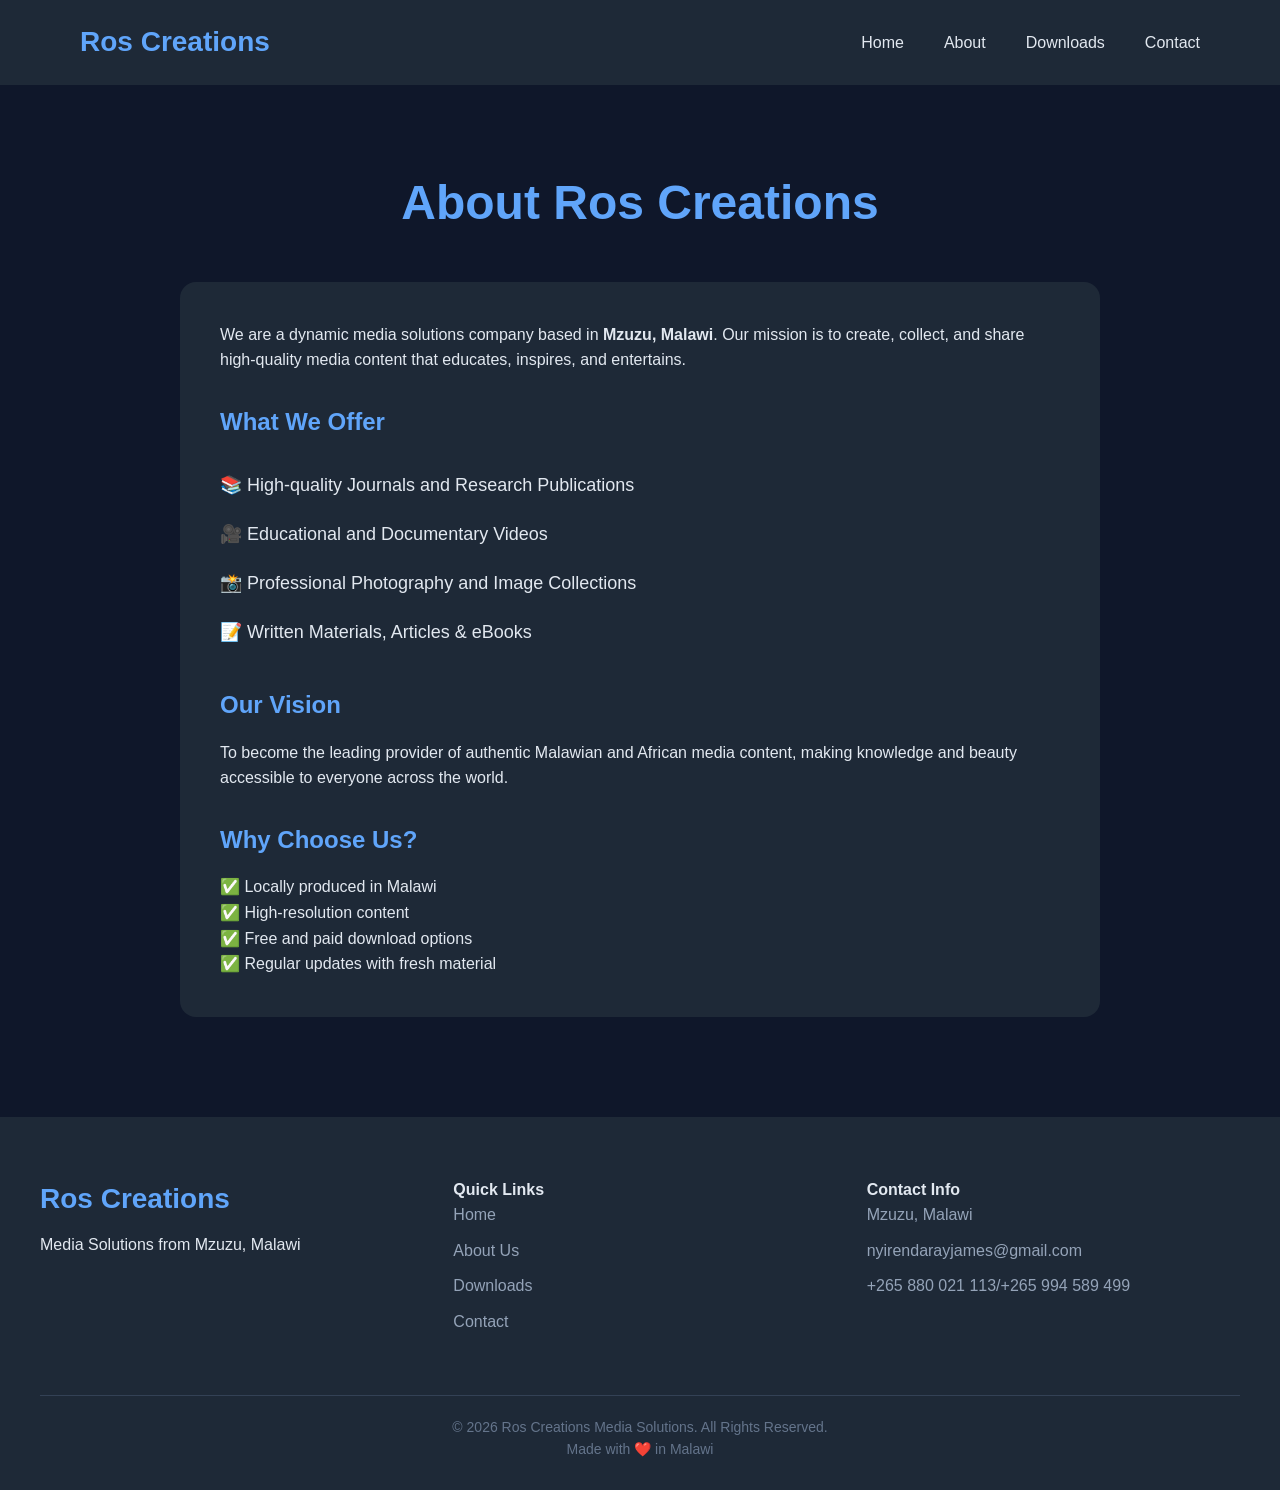
==== about.html @ 4a63820b "Add files via upload" ====
<!DOCTYPE html>
<html lang="en">
<head>
    <meta charset="UTF-8">
    <meta name="viewport" content="width=device-width, initial-scale=1.0">
    <title>About Us - Ros Creations</title>
    <link rel="stylesheet" href="style.css">
</head>
<body>
        <header>
        <nav>
            <h2>Ros Creations</h2>
            <ul>
                <li><a href="index.html">Home</a></li>
                <li><a href="about.html">About</a></li>
                <li><a href="index.html#media-section">Downloads</a></li>
                <li><a href="contact.html">Contact</a></li>
            </ul>
        </nav>
    </header>

    <main class="about-page">
        <h1>About Ros Creations</h1>
        
        <div class="about-content">
            <p>We are a dynamic media solutions company based in <strong>Mzuzu, Malawi</strong>. Our mission is to create, collect, and share high-quality media content that educates, inspires, and entertains.</p>
            
            <h2>What We Offer</h2>
            <ul>
                <li>📚 High-quality Journals and Research Publications</li>
                <li>🎥 Educational and Documentary Videos</li>
                <li>📸 Professional Photography and Image Collections</li>
                <li>📝 Written Materials, Articles &amp; eBooks</li>
            </ul>

            <h2>Our Vision</h2>
            <p>To become the leading provider of authentic Malawian and African media content, making knowledge and beauty accessible to everyone across the world.</p>
            
            <h2>Why Choose Us?</h2>
            <p>✅ Locally produced in Malawi<br>
               ✅ High-resolution content<br>
               ✅ Free and paid download options<br>
               ✅ Regular updates with fresh material</p>
        </div>
    </main>
    </main>

    <!-- Footer -->
    <footer>
        <div class="footer-content">
            <div class="footer-left">
                <h3>Ros Creations</h3>
                <p>Media Solutions from Mzuzu, Malawi</p>
            </div>
            
            <div class="footer-links">
                <h4>Quick Links</h4>
                <a href="index.html">Home</a>
                <a href="about.html">About Us</a>
                <a href="index.html#media-section">Downloads</a>
                <a href="contact.html">Contact</a>
            </div>
            
            <div class="footer-contact">
                <h4>Contact Info</h4>
                <p>Mzuzu, Malawi</p>
                <p>nyirendarayjames@gmail.com</p>
                <p>+265 880 021 113/+265 994 589 499</p>
            </div>
        </div>
        
        <div class="footer-bottom">
            <p>&copy; <span id="year"></span> Ros Creations Media Solutions. All Rights Reserved.</p>
            <p>Made with ❤️ in Malawi</p>
        </div>
    </footer>

    <script src="script.js"></script>
    <script src="script.js"></script>
</body>
</html>
---- style.css ----
* {
    margin: 0;
    padding: 0;
    box-sizing: border-box;
}

body {
    font-family: 'Segoe UI', Arial, sans-serif;
    background-color: #0f172a;
    color: #e2e8f0;
    line-height: 1.6;
}

/* Header */
header {
    background-color: #1e2937;
    padding: 20px 0;
    position: sticky;
    top: 0;
}

nav {
    max-width: 1200px;
    margin: 0 auto;
    display: flex;
    justify-content: space-between;
    align-items: center;
    padding: 0 40px;
}

nav h2 {
    color: #60a5fa;
    font-size: 28px;
}

nav ul {
    list-style: none;
    display: flex;
    gap: 40px;
}

nav a {
    color: #e2e8f0;
    text-decoration: none;
    font-weight: 500;
}

nav a:hover {
    color: #60a5fa;
}

/* Main Content */
main {
    max-width: 1200px;
    margin: 80px auto;
    padding: 0 40px;
}

h1 {
    font-size: 58px;
    text-align: center;
    margin-bottom: 16px;
}

.subtitle {
    font-size: 26px;
    color: #94a3b8;
    text-align: center;
    margin-bottom: 50px;
}

/* Buttons */
.hero-buttons {
    display: flex;
    gap: 20px;
    justify-content: center;
    flex-wrap: wrap;
    margin-bottom: 80px;
}

.btn-primary, .btn-secondary {
    padding: 16px 36px;
    border-radius: 50px;
    font-size: 18px;
    font-weight: bold;
    cursor: pointer;
    transition: all 0.3s;
}

.btn-primary {
    background-color: #60a5fa;
    color: #0f172a;
    border: none;
}

.btn-primary:hover {
    background-color: #93bbff;
    transform: translateY(-3px);
}

.btn-secondary {
    background-color: transparent;
    color: #e2e8f0;
    border: 2px solid #60a5fa;
}

.btn-secondary:hover {
    background-color: #60a5fa;
    color: #0f172a;
}

/* Downloads Section */
.downloads {
    margin-bottom: 100px;
}

.downloads h2 {
    text-align: center;
    font-size: 36px;
    margin-bottom: 50px;
    color: #60a5fa;
}

.download-grid {
    display: grid;
    grid-template-columns: repeat(auto-fit, minmax(280px, 1fr));
    gap: 30px;
}

.download-card {
    background-color: #1e2937;
    padding: 30px;
    border-radius: 16px;
    text-align: center;
    transition: transform 0.3s;
}

.download-card:hover {
    transform: translateY(-10px);
}

.download-card h3 {
    color: #60a5fa;
    margin-bottom: 12px;
    font-size: 24px;
}

.download-btn {
    display: inline-block;
    margin-top: 20px;
    padding: 12px 28px;
    background-color: #334155;
    color: #e2e8f0;
    text-decoration: none;
    border-radius: 50px;
    font-weight: 500;
}

.download-btn:hover {
    background-color: #60a5fa;
    color: #0f172a;
}

/* About Section */
.about {
    text-align: center;
    max-width: 800px;
    margin: 0 auto;
}

.about h2 {
    font-size: 32px;
    margin-bottom: 20px;
    color: #60a5fa;
}
/* Media Section & Gallery */
.media-section {
    margin-bottom: 100px;
}

.media-section h2 {
    text-align: center;
    font-size: 36px;
    margin-bottom: 60px;
    color: #60a5fa;
}

.gallery h3, .downloads h3 {
    text-align: center;
    font-size: 28px;
    margin-bottom: 30px;
    color: #94a3b8;
}

/* Photo Gallery */
.gallery-grid {
    display: grid;
    grid-template-columns: repeat(auto-fit, minmax(280px, 1fr));
    gap: 20px;
    margin-bottom: 80px;
}

.gallery-item {
    position: relative;
    border-radius: 16px;
    overflow: hidden;
    box-shadow: 0 10px 30px rgba(0, 0, 0, 0.3);
}

.gallery-item img {
    width: 100%;
    height: 100%;
    object-fit: cover;
    transition: transform 0.4s ease;
}

.gallery-item:hover img {
    transform: scale(1.08);
}

.gallery-overlay {
    position: absolute;
    bottom: 0;
    left: 0;
    right: 0;
    background: linear-gradient(transparent, rgba(15, 23, 42, 0.95));
    padding: 30px 20px 20px;
    opacity: 0;
    transition: opacity 0.3s;
}

.gallery-item:hover .gallery-overlay {
    opacity: 1;
}

.gallery-overlay p {
    color: white;
    margin-bottom: 12px;
    font-weight: 500;
}

.gallery-overlay .download-btn {
    background-color: #60a5fa;
    color: #0f172a;
    padding: 10px 24px;
    font-size: 14px;
}

.gallery-overlay .download-btn:hover {
    background-color: #93bbff;
}

/* Keep existing download cards */
.download-grid {
    display: grid;
    grid-template-columns: repeat(auto-fit, minmax(280px, 1fr));
    gap: 30px;
}

.download-card {
    background-color: #1e2937;
    padding: 30px;
    border-radius: 16px;
    text-align: center;
}

.download-card h4 {
    color: #60a5fa;
    margin-bottom: 12px;
}
/* About & Contact Pages */
.about-page, .contact-page {
    max-width: 1000px;
    margin: 80px auto;
    padding: 0 40px;
}

.about-page h1, .contact-page h1 {
    text-align: center;
    font-size: 48px;
    margin-bottom: 40px;
    color: #60a5fa;
}

.about-content, .contact-info {
    background-color: #1e2937;
    padding: 40px;
    border-radius: 16px;
    margin-bottom: 40px;
}

.about-content h2, .contact-info h2 {
    color: #60a5fa;
    margin: 30px 0 15px;
}

.about-content ul {
    list-style: none;
    margin: 20px 0;
}

.about-content li {
    padding: 10px 0;
    font-size: 18px;
}

/* Contact Form */
.contact-container {
    display: grid;
    grid-template-columns: 1fr 1fr;
    gap: 50px;
    max-width: 1000px;
    margin: 0 auto;
}

.contact-form input,
.contact-form textarea {
    width: 100%;
    padding: 14px;
    margin-bottom: 20px;
    background-color: #334155;
    border: none;
    border-radius: 8px;
    color: white;
    font-size: 16px;
}

.contact-form button {
    width: 100%;
}

/* Video Section */
.video-section {
    margin: 100px 0;
    text-align: center;
}

.video-section h2 {
    font-size: 36px;
    margin-bottom: 50px;
    color: #60a5fa;
}

.video-grid {
    display: grid;
    grid-template-columns: repeat(auto-fit, minmax(480px, 1fr));
    gap: 40px;
    max-width: 1200px;
    margin: 0 auto;
    padding: 0 40px;
}

.video-card video {
    width: 100%;
    border-radius: 16px;
    background: #000;
}

.video-card h4 {
    margin-top: 15px;
    color: #60a5fa;
}
/* Footer */
footer {
    background-color: #1e2937;
    color: #e2e8f0;
    padding: 60px 40px 30px;
    margin-top: 100px;
}

.footer-content {
    max-width: 1200px;
    margin: 0 auto;
    display: grid;
    grid-template-columns: repeat(auto-fit, minmax(250px, 1fr));
    gap: 40px;
}

.footer-left h3 {
    color: #60a5fa;
    font-size: 28px;
    margin-bottom: 10px;
}

.footer-links a,
.footer-contact p {
    display: block;
    color: #94a3b8;
    text-decoration: none;
    margin-bottom: 10px;
}

.footer-links a:hover {
    color: #60a5fa;
}

.footer-bottom {
    border-top: 1px solid #334155;
    margin-top: 50px;
    padding-top: 20px;
    text-align: center;
    color: #64748b;
    font-size: 14px;
}

/* Make year update automatically */
#year {
    font-weight: 500;
}
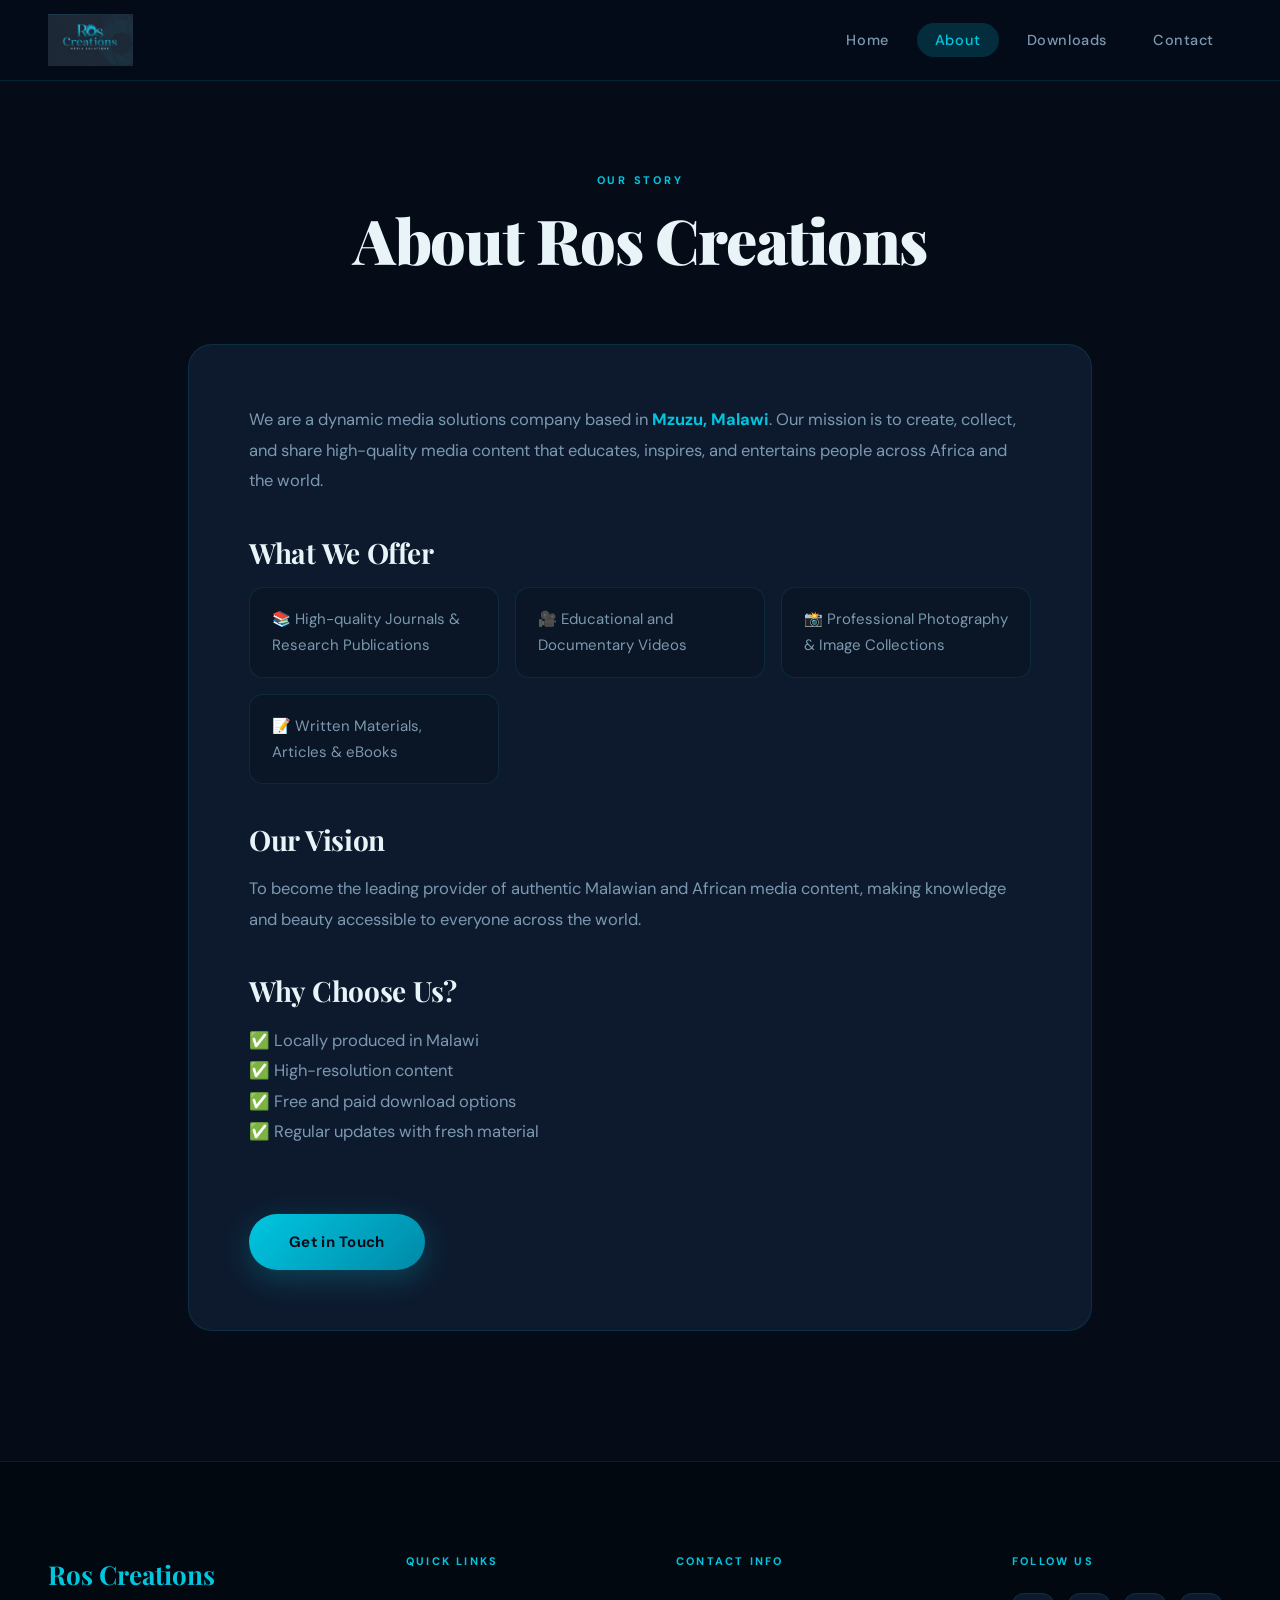
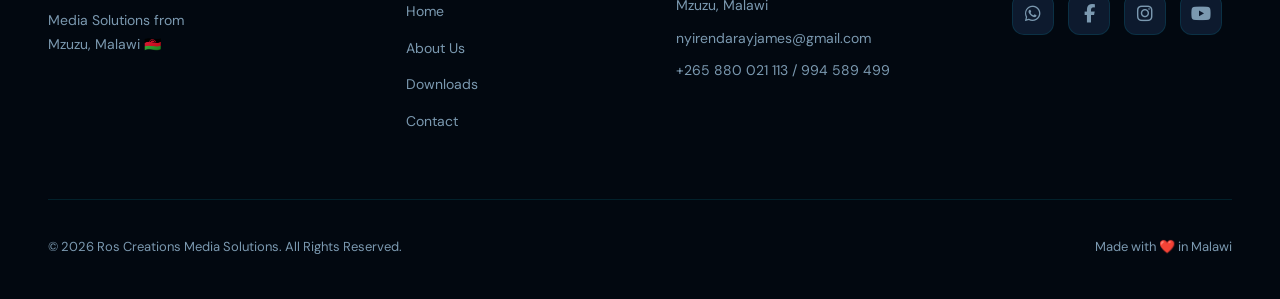
==== commit 40751105: "Add files via upload" ====
--- a/about.html
+++ b/about.html
@@ -5,14 +5,21 @@
     <meta name="viewport" content="width=device-width, initial-scale=1.0">
     <title>About Us - Ros Creations</title>
     <link rel="stylesheet" href="style.css">
+    <link rel="stylesheet" href="https://cdnjs.cloudflare.com/ajax/libs/font-awesome/6.5.1/css/all.min.css">
 </head>
 <body>
-        <header>
+
+    <header>
         <nav>
-            <h2>Ros Creations</h2>
-            <ul>
+            <a href="index.html" class="logo">
+                <img src="ros-creations-logo.jpg" alt="Ros Creations Logo" height="52">
+            </a>
+            <button class="hamburger" id="hamburger" aria-label="Toggle menu">
+                <span></span><span></span><span></span>
+            </button>
+            <ul id="nav-menu">
                 <li><a href="index.html">Home</a></li>
-                <li><a href="about.html">About</a></li>
+                <li><a href="about.html" class="active">About</a></li>
                 <li><a href="index.html#media-section">Downloads</a></li>
                 <li><a href="contact.html">Contact</a></li>
             </ul>
@@ -20,39 +27,42 @@
     </header>
 
     <main class="about-page">
+        <span class="section-label" style="display:block; text-align:center; margin-bottom:16px;">Our Story</span>
         <h1>About Ros Creations</h1>
-        
+
         <div class="about-content">
-            <p>We are a dynamic media solutions company based in <strong>Mzuzu, Malawi</strong>. Our mission is to create, collect, and share high-quality media content that educates, inspires, and entertains.</p>
-            
+            <p>We are a dynamic media solutions company based in <strong>Mzuzu, Malawi</strong>. Our mission is to create, collect, and share high-quality media content that educates, inspires, and entertains people across Africa and the world.</p>
+
             <h2>What We Offer</h2>
             <ul>
-                <li>📚 High-quality Journals and Research Publications</li>
+                <li>📚 High-quality Journals &amp; Research Publications</li>
                 <li>🎥 Educational and Documentary Videos</li>
-                <li>📸 Professional Photography and Image Collections</li>
+                <li>📸 Professional Photography &amp; Image Collections</li>
                 <li>📝 Written Materials, Articles &amp; eBooks</li>
             </ul>
 
             <h2>Our Vision</h2>
             <p>To become the leading provider of authentic Malawian and African media content, making knowledge and beauty accessible to everyone across the world.</p>
-            
+
             <h2>Why Choose Us?</h2>
-            <p>✅ Locally produced in Malawi<br>
-               ✅ High-resolution content<br>
-               ✅ Free and paid download options<br>
-               ✅ Regular updates with fresh material</p>
+            <p>
+                ✅ Locally produced in Malawi<br>
+                ✅ High-resolution content<br>
+                ✅ Free and paid download options<br>
+                ✅ Regular updates with fresh material
+            </p>
+
+            <br>
+            <a href="contact.html" class="btn-primary" style="display:inline-block; margin-top:10px;">Get in Touch</a>
         </div>
     </main>
-    </main>
 
-    <!-- Footer -->
     <footer>
         <div class="footer-content">
             <div class="footer-left">
                 <h3>Ros Creations</h3>
-                <p>Media Solutions from Mzuzu, Malawi</p>
+                <p>Media Solutions from<br>Mzuzu, Malawi 🇲🇼</p>
             </div>
-            
             <div class="footer-links">
                 <h4>Quick Links</h4>
                 <a href="index.html">Home</a>
@@ -60,15 +70,22 @@
                 <a href="index.html#media-section">Downloads</a>
                 <a href="contact.html">Contact</a>
             </div>
-            
             <div class="footer-contact">
                 <h4>Contact Info</h4>
                 <p>Mzuzu, Malawi</p>
                 <p>nyirendarayjames@gmail.com</p>
-                <p>+265 880 021 113/+265 994 589 499</p>
+                <p>+265 880 021 113 / 994 589 499</p>
+            </div>
+            <div class="footer-social">
+                <h4>Follow Us</h4>
+                <div class="social-icons">
+                    <a href="https://wa.me/265880021113" target="_blank" title="WhatsApp"><i class="fab fa-whatsapp"></i></a>
+                    <a href="https://facebook.com/roscreationsmw" target="_blank" title="Facebook"><i class="fab fa-facebook-f"></i></a>
+                    <a href="https://instagram.com/roscreationsmw" target="_blank" title="Instagram"><i class="fab fa-instagram"></i></a>
+                    <a href="http://www.youtube.com/@rayjamesnyirenda349" target="_blank" title="YouTube"><i class="fab fa-youtube"></i></a>
+                </div>
             </div>
         </div>
-        
         <div class="footer-bottom">
             <p>&copy; <span id="year"></span> Ros Creations Media Solutions. All Rights Reserved.</p>
             <p>Made with ❤️ in Malawi</p>
@@ -76,6 +93,5 @@
     </footer>
 
     <script src="script.js"></script>
-    <script src="script.js"></script>
 </body>
 </html>
--- a/style.css
+++ b/style.css
@@ -1,409 +1,760 @@
-* {
-    margin: 0;
-    padding: 0;
-    box-sizing: border-box;
-}
+@import url('https://fonts.googleapis.com/css2?family=Playfair+Display:wght@400;700;900&family=DM+Sans:wght@300;400;500;600&display=swap');
+
+:root {
+    --bg-deep: #050c18;
+    --bg-card: #0d1a2e;
+    --bg-card2: #0a1525;
+    --accent: #00c6e0;
+    --accent2: #0089a8;
+    --accent-glow: rgba(0, 198, 224, 0.18);
+    --text-primary: #e8f4f8;
+    --text-muted: #7b99b0;
+    --border: rgba(0, 198, 224, 0.13);
+}
+
+*, *::before, *::after { margin: 0; padding: 0; box-sizing: border-box; }
+
+html { scroll-behavior: smooth; }
 
 body {
-    font-family: 'Segoe UI', Arial, sans-serif;
-    background-color: #0f172a;
-    color: #e2e8f0;
-    line-height: 1.6;
-}
-
-/* Header */
+    font-family: 'DM Sans', sans-serif;
+    background-color: var(--bg-deep);
+    color: var(--text-primary);
+    line-height: 1.75;
+    overflow-x: hidden;
+}
+
+/* ── HEADER ── */
 header {
-    background-color: #1e2937;
-    padding: 20px 0;
+    background: rgba(5, 12, 24, 0.96);
+    backdrop-filter: blur(14px);
     position: sticky;
     top: 0;
+    z-index: 200;
+    border-bottom: 1px solid var(--border);
 }
 
 nav {
-    max-width: 1200px;
+    max-width: 1300px;
     margin: 0 auto;
     display: flex;
     justify-content: space-between;
     align-items: center;
-    padding: 0 40px;
-}
-
-nav h2 {
-    color: #60a5fa;
-    font-size: 28px;
-}
+    padding: 14px 48px;
+}
+
+.logo img { height: 52px; width: auto; display: block; }
 
 nav ul {
     list-style: none;
     display: flex;
-    gap: 40px;
-}
-
-nav a {
-    color: #e2e8f0;
+    gap: 10px;
+    align-items: center;
+}
+
+nav ul li a {
+    color: var(--text-muted);
     text-decoration: none;
+    font-size: 14.5px;
     font-weight: 500;
-}
-
-nav a:hover {
-    color: #60a5fa;
-}
-
-/* Main Content */
-main {
-    max-width: 1200px;
-    margin: 80px auto;
-    padding: 0 40px;
+    letter-spacing: 0.04em;
+    padding: 8px 18px;
+    border-radius: 50px;
+    transition: all 0.3s;
+}
+
+nav ul li a:hover,
+nav ul li a.active {
+    color: var(--accent);
+    background: var(--accent-glow);
+}
+
+/* Hamburger */
+.hamburger {
+    display: none;
+    flex-direction: column;
+    gap: 5px;
+    cursor: pointer;
+    padding: 6px;
+    background: none;
+    border: none;
+}
+.hamburger span {
+    display: block;
+    width: 24px;
+    height: 2px;
+    background: var(--text-primary);
+    border-radius: 2px;
+    transition: all 0.3s;
+}
+.hamburger.open span:nth-child(1) { transform: rotate(45deg) translate(5px, 5px); }
+.hamburger.open span:nth-child(2) { opacity: 0; }
+.hamburger.open span:nth-child(3) { transform: rotate(-45deg) translate(5px, -5px); }
+
+/* ── HERO ── */
+.hero {
+    min-height: 92vh;
+    display: flex;
+    align-items: center;
+    justify-content: center;
+    text-align: center;
+    padding: 80px 40px;
+    position: relative;
+    overflow: hidden;
+    background: radial-gradient(ellipse 80% 60% at 50% 0%, rgba(0, 198, 224, 0.1) 0%, transparent 70%),
+                linear-gradient(180deg, #050c18 0%, #09182b 100%);
+}
+
+.hero::before {
+    content: '';
+    position: absolute;
+    inset: 0;
+    background-image:
+        radial-gradient(circle at 20% 30%, rgba(0,198,224,0.06) 0%, transparent 40%),
+        radial-gradient(circle at 80% 70%, rgba(0,137,168,0.06) 0%, transparent 40%);
+    pointer-events: none;
+}
+
+.hero::after {
+    content: '';
+    position: absolute;
+    width: 600px;
+    height: 600px;
+    border-radius: 50%;
+    border: 1px solid rgba(0,198,224,0.06);
+    top: 50%;
+    left: 50%;
+    transform: translate(-50%, -50%);
+    animation: pulse-ring 6s ease-in-out infinite;
+}
+
+@keyframes pulse-ring {
+    0%, 100% { transform: translate(-50%, -50%) scale(1); opacity: 0.5; }
+    50% { transform: translate(-50%, -50%) scale(1.08); opacity: 1; }
+}
+
+.hero-content {
+    max-width: 860px;
+    position: relative;
+    z-index: 1;
+    animation: fadeUp 0.9s ease both;
+}
+
+@keyframes fadeUp {
+    from { opacity: 0; transform: translateY(30px); }
+    to { opacity: 1; transform: translateY(0); }
+}
+
+.hero-eyebrow {
+    font-size: 12px;
+    font-weight: 600;
+    letter-spacing: 0.22em;
+    text-transform: uppercase;
+    color: var(--accent);
+    margin-bottom: 22px;
+    display: inline-block;
+    border: 1px solid var(--border);
+    padding: 6px 18px;
+    border-radius: 50px;
+    background: var(--accent-glow);
 }
 
 h1 {
-    font-size: 58px;
+    font-family: 'Playfair Display', Georgia, serif;
+    font-size: clamp(42px, 6vw, 72px);
+    font-weight: 900;
+    line-height: 1.1;
+    color: var(--text-primary);
+    margin-bottom: 24px;
+    letter-spacing: -0.02em;
+}
+
+h1 .highlight {
+    color: var(--accent);
+    display: block;
+}
+
+.subtitle {
+    font-size: 18px;
+    color: var(--text-muted);
+    margin-bottom: 50px;
+    max-width: 580px;
+    margin-left: auto;
+    margin-right: auto;
+    font-weight: 300;
+}
+
+.hero-buttons {
+    display: flex;
+    gap: 16px;
+    justify-content: center;
+    flex-wrap: wrap;
+}
+
+/* ── BUTTONS ── */
+.btn-primary {
+    background: linear-gradient(135deg, #00c6e0, #0089a8);
+    color: #050c18;
+    padding: 15px 40px;
+    border-radius: 50px;
+    font-size: 15px;
+    font-weight: 700;
+    text-decoration: none;
+    display: inline-block;
+    border: none;
+    cursor: pointer;
+    transition: all 0.35s ease;
+    box-shadow: 0 8px 30px rgba(0,198,224,0.25);
+    letter-spacing: 0.02em;
+}
+
+.btn-primary:hover {
+    transform: translateY(-3px);
+    box-shadow: 0 16px 40px rgba(0,198,224,0.4);
+    background: linear-gradient(135deg, #22d9f0, #00aac8);
+}
+
+.btn-secondary {
+    background: transparent;
+    color: var(--accent);
+    padding: 14px 38px;
+    border-radius: 50px;
+    font-size: 15px;
+    font-weight: 600;
+    text-decoration: none;
+    display: inline-block;
+    border: 1.5px solid rgba(0,198,224,0.5);
+    cursor: pointer;
+    transition: all 0.35s ease;
+    letter-spacing: 0.02em;
+}
+
+.btn-secondary:hover {
+    background: var(--accent-glow);
+    border-color: var(--accent);
+    transform: translateY(-3px);
+}
+
+/* ── SECTION COMMONS ── */
+.section-wrapper {
+    padding: 110px 48px;
+    max-width: 1300px;
+    margin: 0 auto;
+}
+
+.section-header {
+    text-align: center;
+    margin-bottom: 70px;
+}
+
+.section-label {
+    font-size: 11px;
+    font-weight: 700;
+    letter-spacing: 0.25em;
+    text-transform: uppercase;
+    color: var(--accent);
+    display: block;
+    margin-bottom: 14px;
+}
+
+h2 {
+    font-family: 'Playfair Display', Georgia, serif;
+    font-size: clamp(32px, 4vw, 52px);
+    font-weight: 700;
+    color: var(--text-primary);
+    letter-spacing: -0.02em;
+    line-height: 1.15;
     text-align: center;
     margin-bottom: 16px;
 }
 
-.subtitle {
-    font-size: 26px;
-    color: #94a3b8;
-    text-align: center;
-    margin-bottom: 50px;
-}
-
-/* Buttons */
-.hero-buttons {
-    display: flex;
-    gap: 20px;
-    justify-content: center;
-    flex-wrap: wrap;
-    margin-bottom: 80px;
-}
-
-.btn-primary, .btn-secondary {
-    padding: 16px 36px;
-    border-radius: 50px;
-    font-size: 18px;
-    font-weight: bold;
-    cursor: pointer;
-    transition: all 0.3s;
-}
-
-.btn-primary {
-    background-color: #60a5fa;
-    color: #0f172a;
-    border: none;
-}
-
-.btn-primary:hover {
-    background-color: #93bbff;
-    transform: translateY(-3px);
-}
-
-.btn-secondary {
-    background-color: transparent;
-    color: #e2e8f0;
-    border: 2px solid #60a5fa;
-}
-
-.btn-secondary:hover {
-    background-color: #60a5fa;
-    color: #0f172a;
-}
-
-/* Downloads Section */
-.downloads {
-    margin-bottom: 100px;
-}
-
-.downloads h2 {
-    text-align: center;
-    font-size: 36px;
-    margin-bottom: 50px;
-    color: #60a5fa;
-}
-
-.download-grid {
-    display: grid;
-    grid-template-columns: repeat(auto-fit, minmax(280px, 1fr));
-    gap: 30px;
-}
-
-.download-card {
-    background-color: #1e2937;
-    padding: 30px;
-    border-radius: 16px;
-    text-align: center;
-    transition: transform 0.3s;
-}
-
-.download-card:hover {
-    transform: translateY(-10px);
-}
-
-.download-card h3 {
-    color: #60a5fa;
-    margin-bottom: 12px;
-    font-size: 24px;
-}
-
-.download-btn {
-    display: inline-block;
-    margin-top: 20px;
-    padding: 12px 28px;
-    background-color: #334155;
-    color: #e2e8f0;
-    text-decoration: none;
-    border-radius: 50px;
-    font-weight: 500;
-}
-
-.download-btn:hover {
-    background-color: #60a5fa;
-    color: #0f172a;
-}
-
-/* About Section */
-.about {
-    text-align: center;
-    max-width: 800px;
+.section-desc {
+    font-size: 16px;
+    color: var(--text-muted);
+    max-width: 540px;
     margin: 0 auto;
 }
 
-.about h2 {
-    font-size: 32px;
-    margin-bottom: 20px;
-    color: #60a5fa;
-}
-/* Media Section & Gallery */
+/* ── MEDIA SECTION ── */
 .media-section {
-    margin-bottom: 100px;
-}
-
-.media-section h2 {
-    text-align: center;
-    font-size: 36px;
-    margin-bottom: 60px;
-    color: #60a5fa;
-}
-
-.gallery h3, .downloads h3 {
-    text-align: center;
-    font-size: 28px;
-    margin-bottom: 30px;
-    color: #94a3b8;
-}
-
-/* Photo Gallery */
+    background: linear-gradient(180deg, var(--bg-deep) 0%, var(--bg-card2) 100%);
+}
+
+/* ── GALLERY ── */
+.gallery { margin-bottom: 80px; }
+
+.gallery > h3 {
+    font-family: 'Playfair Display', serif;
+    font-size: 22px;
+    color: var(--text-muted);
+    font-weight: 400;
+    margin-bottom: 32px;
+    padding-bottom: 16px;
+    border-bottom: 1px solid var(--border);
+}
+
 .gallery-grid {
     display: grid;
     grid-template-columns: repeat(auto-fit, minmax(280px, 1fr));
     gap: 20px;
-    margin-bottom: 80px;
 }
 
 .gallery-item {
-    position: relative;
     border-radius: 16px;
     overflow: hidden;
-    box-shadow: 0 10px 30px rgba(0, 0, 0, 0.3);
+    position: relative;
+    box-shadow: 0 8px 30px rgba(0,0,0,0.5);
+    background: var(--bg-card);
+    aspect-ratio: 4/3;
 }
 
 .gallery-item img {
     width: 100%;
     height: 100%;
     object-fit: cover;
-    transition: transform 0.4s ease;
-}
-
-.gallery-item:hover img {
-    transform: scale(1.08);
-}
+    display: block;
+    transition: transform 0.6s ease;
+}
+
+.gallery-item:hover img { transform: scale(1.08); }
 
 .gallery-overlay {
     position: absolute;
-    bottom: 0;
-    left: 0;
-    right: 0;
-    background: linear-gradient(transparent, rgba(15, 23, 42, 0.95));
-    padding: 30px 20px 20px;
+    inset: 0;
+    background: linear-gradient(to top, rgba(5,12,24,0.92) 0%, rgba(5,12,24,0.2) 60%, transparent 100%);
+    display: flex;
+    flex-direction: column;
+    justify-content: flex-end;
+    padding: 24px;
     opacity: 0;
-    transition: opacity 0.3s;
-}
-
-.gallery-item:hover .gallery-overlay {
-    opacity: 1;
-}
+    transition: opacity 0.4s ease;
+}
+
+.gallery-item:hover .gallery-overlay { opacity: 1; }
 
 .gallery-overlay p {
-    color: white;
-    margin-bottom: 12px;
-    font-weight: 500;
-}
-
-.gallery-overlay .download-btn {
-    background-color: #60a5fa;
-    color: #0f172a;
-    padding: 10px 24px;
-    font-size: 14px;
-}
-
-.gallery-overlay .download-btn:hover {
-    background-color: #93bbff;
-}
-
-/* Keep existing download cards */
+    font-family: 'Playfair Display', serif;
+    font-size: 18px;
+    color: #fff;
+    margin-bottom: 14px;
+    font-weight: 600;
+}
+
+.download-btn {
+    display: inline-block;
+    background: var(--accent);
+    color: #050c18;
+    padding: 9px 22px;
+    border-radius: 50px;
+    font-size: 13px;
+    font-weight: 700;
+    text-decoration: none;
+    letter-spacing: 0.04em;
+    width: fit-content;
+    transition: all 0.3s;
+}
+
+.download-btn:hover {
+    background: #22d9f0;
+    transform: translateY(-2px);
+    box-shadow: 0 6px 20px rgba(0,198,224,0.4);
+}
+
+/* ── DOWNLOAD CARDS ── */
+.downloads > h3 {
+    font-family: 'Playfair Display', serif;
+    font-size: 22px;
+    color: var(--text-muted);
+    font-weight: 400;
+    margin-bottom: 32px;
+    padding-bottom: 16px;
+    border-bottom: 1px solid var(--border);
+}
+
 .download-grid {
     display: grid;
-    grid-template-columns: repeat(auto-fit, minmax(280px, 1fr));
-    gap: 30px;
+    grid-template-columns: repeat(auto-fit, minmax(260px, 1fr));
+    gap: 20px;
 }
 
 .download-card {
-    background-color: #1e2937;
-    padding: 30px;
-    border-radius: 16px;
+    background: var(--bg-card);
+    border: 1px solid var(--border);
+    border-radius: 20px;
+    padding: 36px 30px;
+    transition: all 0.35s ease;
+    position: relative;
+    overflow: hidden;
+}
+
+.download-card::before {
+    content: '';
+    position: absolute;
+    top: 0; left: 0; right: 0;
+    height: 3px;
+    background: linear-gradient(90deg, var(--accent), var(--accent2));
+    transform: scaleX(0);
+    transform-origin: left;
+    transition: transform 0.4s ease;
+}
+
+.download-card:hover { transform: translateY(-6px); border-color: rgba(0,198,224,0.3); box-shadow: 0 20px 50px rgba(0,0,0,0.4); }
+.download-card:hover::before { transform: scaleX(1); }
+
+.download-card h4 {
+    font-family: 'Playfair Display', serif;
+    font-size: 22px;
+    color: var(--text-primary);
+    margin-bottom: 10px;
+}
+
+.download-card p {
+    color: var(--text-muted);
+    font-size: 14px;
+    margin-bottom: 24px;
+    line-height: 1.6;
+}
+
+/* ── VIDEO SECTION ── */
+.video-section {
+    background: var(--bg-card2);
+    padding: 110px 48px;
+}
+
+.video-grid {
+    display: grid;
+    grid-template-columns: repeat(auto-fit, minmax(320px, 1fr));
+    gap: 28px;
+    max-width: 1300px;
+    margin: 0 auto;
+}
+
+.video-card {
+    background: var(--bg-card);
+    border: 1px solid var(--border);
+    border-radius: 20px;
+    overflow: hidden;
+    transition: all 0.35s ease;
+}
+
+.video-card:hover { transform: translateY(-5px); border-color: rgba(0,198,224,0.3); box-shadow: 0 20px 50px rgba(0,0,0,0.4); }
+
+.video-card video {
+    width: 100%;
+    display: block;
+    aspect-ratio: 16/9;
+    object-fit: cover;
+    background: #000;
+}
+
+.video-card-info {
+    padding: 22px 24px 26px;
+}
+
+.video-card h4 {
+    font-family: 'Playfair Display', serif;
+    font-size: 19px;
+    color: var(--text-primary);
+    margin-bottom: 8px;
+}
+
+.video-card p {
+    color: var(--text-muted);
+    font-size: 14px;
+    line-height: 1.6;
+}
+
+/* ── ABOUT SNIPPET ── */
+.about-snippet {
+    background: linear-gradient(135deg, var(--bg-card) 0%, var(--bg-card2) 100%);
+    border: 1px solid var(--border);
+    border-radius: 24px;
+    padding: 70px 60px;
     text-align: center;
-}
-
-.download-card h4 {
-    color: #60a5fa;
-    margin-bottom: 12px;
-}
-/* About & Contact Pages */
-.about-page, .contact-page {
+    max-width: 860px;
+    margin: 0 auto;
+}
+
+.about-snippet p {
+    font-size: 18px;
+    color: var(--text-muted);
+    line-height: 1.9;
+}
+
+/* ── ABOUT PAGE ── */
+.about-page {
+    padding: 90px 48px 130px;
     max-width: 1000px;
-    margin: 80px auto;
-    padding: 0 40px;
-}
-
-.about-page h1, .contact-page h1 {
+    margin: 0 auto;
+}
+
+.about-page h1 {
+    font-family: 'Playfair Display', serif;
+    font-size: clamp(38px, 5vw, 62px);
+    color: var(--text-primary);
     text-align: center;
-    font-size: 48px;
-    margin-bottom: 40px;
-    color: #60a5fa;
-}
-
-.about-content, .contact-info {
-    background-color: #1e2937;
-    padding: 40px;
-    border-radius: 16px;
-    margin-bottom: 40px;
-}
-
-.about-content h2, .contact-info h2 {
-    color: #60a5fa;
-    margin: 30px 0 15px;
+    margin-bottom: 70px;
+}
+
+.about-content {
+    background: var(--bg-card);
+    border: 1px solid var(--border);
+    border-radius: 24px;
+    padding: 60px;
+}
+
+.about-content p {
+    font-size: 16.5px;
+    color: var(--text-muted);
+    margin-bottom: 28px;
+    line-height: 1.85;
+}
+
+.about-content strong { color: var(--accent); }
+
+.about-content h2 {
+    font-family: 'Playfair Display', serif;
+    font-size: 28px;
+    text-align: left;
+    color: var(--text-primary);
+    margin: 40px 0 18px;
+    letter-spacing: -0.01em;
 }
 
 .about-content ul {
     list-style: none;
-    margin: 20px 0;
-}
-
-.about-content li {
-    padding: 10px 0;
+    display: grid;
+    grid-template-columns: repeat(auto-fit, minmax(240px, 1fr));
+    gap: 16px;
+    margin-bottom: 28px;
+}
+
+.about-content ul li {
+    background: var(--bg-card2);
+    border: 1px solid var(--border);
+    border-radius: 14px;
+    padding: 18px 22px;
+    font-size: 15px;
+    color: var(--text-muted);
+    transition: all 0.3s;
+}
+
+.about-content ul li:hover { border-color: rgba(0,198,224,0.3); color: var(--text-primary); }
+
+/* ── CONTACT PAGE ── */
+.contact-page {
+    padding: 90px 48px 130px;
+    max-width: 1100px;
+    margin: 0 auto;
+}
+
+.contact-hero {
+    text-align: center;
+    margin-bottom: 70px;
+}
+
+.contact-hero h1 {
+    font-family: 'Playfair Display', serif;
+    font-size: clamp(38px, 5vw, 62px);
+    color: var(--text-primary);
+    margin-bottom: 14px;
+}
+
+.contact-hero .subtitle {
     font-size: 18px;
-}
-
-/* Contact Form */
+    color: var(--text-muted);
+    margin-bottom: 0;
+}
+
 .contact-container {
     display: grid;
-    grid-template-columns: 1fr 1fr;
-    gap: 50px;
-    max-width: 1000px;
-    margin: 0 auto;
+    grid-template-columns: 1fr 1.7fr;
+    gap: 40px;
+    align-items: start;
+}
+
+.contact-info {
+    background: var(--bg-card);
+    border: 1px solid var(--border);
+    border-radius: 24px;
+    padding: 48px 40px;
+}
+
+.contact-info h2 {
+    font-family: 'Playfair Display', serif;
+    font-size: 26px;
+    text-align: left;
+    color: var(--accent);
+    margin-bottom: 30px;
+    letter-spacing: -0.01em;
+}
+
+.contact-info p {
+    font-size: 15px;
+    color: var(--text-muted);
+    margin-bottom: 16px;
+    line-height: 1.7;
+}
+
+.contact-info strong { color: var(--text-primary); }
+
+.contact-form {
+    background: var(--bg-card);
+    border: 1px solid var(--border);
+    border-radius: 24px;
+    padding: 50px 48px;
+    display: flex;
+    flex-direction: column;
+    gap: 18px;
 }
 
 .contact-form input,
 .contact-form textarea {
+    background: var(--bg-card2);
+    border: 1px solid var(--border);
+    border-radius: 14px;
+    padding: 16px 22px;
+    font-size: 15px;
+    color: var(--text-primary);
+    font-family: 'DM Sans', sans-serif;
     width: 100%;
-    padding: 14px;
-    margin-bottom: 20px;
-    background-color: #334155;
-    border: none;
-    border-radius: 8px;
-    color: white;
-    font-size: 16px;
-}
-
-.contact-form button {
-    width: 100%;
-}
-
-/* Video Section */
-.video-section {
-    margin: 100px 0;
-    text-align: center;
-}
-
-.video-section h2 {
-    font-size: 36px;
-    margin-bottom: 50px;
-    color: #60a5fa;
-}
-
-.video-grid {
-    display: grid;
-    grid-template-columns: repeat(auto-fit, minmax(480px, 1fr));
-    gap: 40px;
-    max-width: 1200px;
-    margin: 0 auto;
-    padding: 0 40px;
-}
-
-.video-card video {
-    width: 100%;
-    border-radius: 16px;
-    background: #000;
-}
-
-.video-card h4 {
-    margin-top: 15px;
-    color: #60a5fa;
-}
-/* Footer */
+    transition: all 0.3s;
+    outline: none;
+    resize: vertical;
+}
+
+.contact-form input::placeholder,
+.contact-form textarea::placeholder { color: var(--text-muted); }
+
+.contact-form input:focus,
+.contact-form textarea:focus {
+    border-color: var(--accent);
+    box-shadow: 0 0 0 3px rgba(0,198,224,0.1);
+    background: var(--bg-card);
+}
+
+/* ── FOOTER ── */
 footer {
-    background-color: #1e2937;
-    color: #e2e8f0;
-    padding: 60px 40px 30px;
-    margin-top: 100px;
+    background: #020810;
+    padding: 90px 48px 40px;
+    border-top: 1px solid var(--border);
 }
 
 .footer-content {
-    max-width: 1200px;
+    max-width: 1300px;
     margin: 0 auto;
     display: grid;
-    grid-template-columns: repeat(auto-fit, minmax(250px, 1fr));
-    gap: 40px;
+    grid-template-columns: 1.4fr 1fr 1.3fr 1fr;
+    gap: 50px;
+    padding-bottom: 60px;
+    border-bottom: 1px solid var(--border);
 }
 
 .footer-left h3 {
-    color: #60a5fa;
-    font-size: 28px;
-    margin-bottom: 10px;
-}
-
-.footer-links a,
-.footer-contact p {
+    font-family: 'Playfair Display', serif;
+    color: var(--accent);
+    font-size: 26px;
+    margin-bottom: 12px;
+}
+
+.footer-left p { color: var(--text-muted); font-size: 14px; line-height: 1.7; }
+
+.footer-links h4,
+.footer-contact h4,
+.footer-social h4 {
+    font-size: 11px;
+    font-weight: 700;
+    letter-spacing: 0.2em;
+    text-transform: uppercase;
+    color: var(--accent);
+    margin-bottom: 22px;
+}
+
+.footer-links { display: flex; flex-direction: column; gap: 0; }
+.footer-links a {
+    color: var(--text-muted);
+    text-decoration: none;
+    font-size: 14px;
+    padding: 6px 0;
+    transition: color 0.3s;
     display: block;
-    color: #94a3b8;
+}
+.footer-links a:hover { color: var(--text-primary); }
+
+.footer-contact p { color: var(--text-muted); font-size: 14px; margin-bottom: 8px; }
+
+.social-icons { display: flex; gap: 14px; flex-wrap: wrap; }
+.social-icons a {
+    width: 42px;
+    height: 42px;
+    border-radius: 12px;
+    border: 1px solid var(--border);
+    display: flex;
+    align-items: center;
+    justify-content: center;
+    color: var(--text-muted);
+    font-size: 18px;
     text-decoration: none;
-    margin-bottom: 10px;
-}
-
-.footer-links a:hover {
-    color: #60a5fa;
-}
+    transition: all 0.3s;
+    background: var(--bg-card);
+}
+.social-icons a:hover { background: var(--accent-glow); border-color: var(--accent); color: var(--accent); transform: translateY(-3px); }
 
 .footer-bottom {
-    border-top: 1px solid #334155;
-    margin-top: 50px;
-    padding-top: 20px;
-    text-align: center;
-    color: #64748b;
-    font-size: 14px;
-}
-
-/* Make year update automatically */
-#year {
-    font-weight: 500;
+    max-width: 1300px;
+    margin: 36px auto 0;
+    display: flex;
+    justify-content: space-between;
+    align-items: center;
+    flex-wrap: wrap;
+    gap: 10px;
+}
+
+.footer-bottom p { color: var(--text-muted); font-size: 13px; }
+
+/* ── RESPONSIVE ── */
+@media (max-width: 1024px) {
+    .footer-content { grid-template-columns: 1fr 1fr; }
+    .contact-container { grid-template-columns: 1fr; }
+}
+
+@media (max-width: 768px) {
+    nav { padding: 14px 24px; }
+    .hamburger { display: flex; }
+
+    nav ul {
+        display: none;
+        position: absolute;
+        top: 100%;
+        left: 0;
+        right: 0;
+        background: rgba(5,12,24,0.98);
+        backdrop-filter: blur(14px);
+        flex-direction: column;
+        padding: 24px;
+        gap: 4px;
+        border-bottom: 1px solid var(--border);
+    }
+
+    nav ul.open { display: flex; }
+    nav ul li a { display: block; padding: 12px 18px; }
+
+    .section-wrapper, .about-page, .contact-page { padding: 70px 24px; }
+    .video-section { padding: 70px 24px; }
+    .about-content, .contact-form { padding: 36px 28px; }
+    .about-content { padding: 32px 24px; }
+
+    h1 { font-size: 38px; }
+    h2 { font-size: 30px; }
+
+    .footer-content { grid-template-columns: 1fr 1fr; gap: 36px; }
+    footer { padding: 60px 24px 30px; }
+    .footer-bottom { flex-direction: column; text-align: center; }
+    .hero { padding: 60px 24px; }
+    .about-snippet { padding: 44px 30px; }
+}
+
+@media (max-width: 480px) {
+    .footer-content { grid-template-columns: 1fr; }
+    .about-content ul { grid-template-columns: 1fr; }
 }
